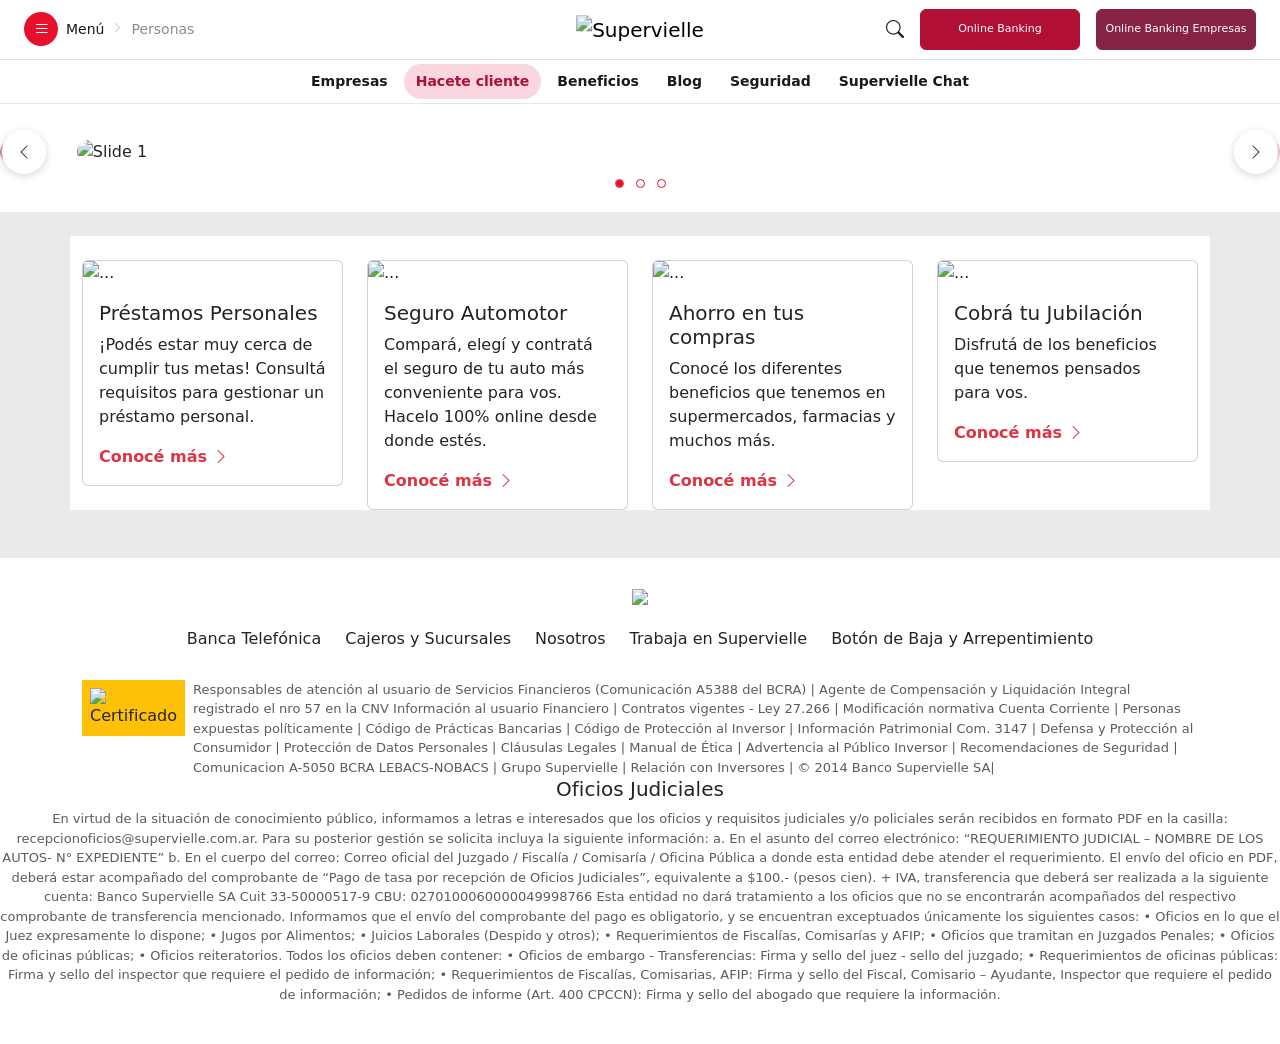
==== super.html @ 9f0b28fa "Create super.html" ====
<!doctype html>
<html lang="es">

<head>
  <meta charset="utf-8">
  <link rel="stylesheet" href="https://cdn.jsdelivr.net/npm/bootstrap-icons@1.13.1/font/bootstrap-icons.min.css">
  <meta name="viewport" content="width=device-width, initial-scale=1">
  <title>Layout Bootstrap 5</title>
  <link href="https://cdn.jsdelivr.net/npm/bootstrap@5.3.3/dist/css/bootstrap.min.css" rel="stylesheet">

  <style>
    body {
      background: #eaeaea;
    }

    footer ul {
      list-style: none;
      padding-left: 0;
    }

    footer li {
      margin-bottom: 5px;
    }

    .certificado {
      display: flex;
      align-items: center;
      gap: 10px;
    }

    .certificado img {
      width: 40px;
    }

    /* CARRUSEL */
    .carousel-wrap {
      background: #fff;
      padding: 2.25rem 0 3rem;
    }

    #carouselExample .carousel-inner {
      width: 88%;
      margin: 0 auto;
    }

    #carouselExample .carousel-item img {
      border-radius: 1.5rem;
    }

    #carouselExample::before,
    #carouselExample::after {
      content: "";
      position: absolute;
      top: 0;
      bottom: 0;
      width: 3vw;
      min-width: 14px;
      border-radius: 1.5rem;
      pointer-events: none;
    }

    #carouselExample::before {
      left: 0;
      background: linear-gradient(180deg, #e4a2ab 0%, #d98f9b 55%, #f3cdd3 100%);
    }

    #carouselExample::after {
      right: 0;
      background: linear-gradient(180deg, #f6b9c3 0%, #fbdae0 100%);
    }

    #carouselExample .carousel-control-prev,
    #carouselExample .carousel-control-next {
      width: 3rem;
      opacity: 1;
    }

    #carouselExample .carousel-control-prev-icon,
    #carouselExample .carousel-control-next-icon {
      width: 44px;
      height: 44px;
      border-radius: 50%;
      background-color: #fff;
      background-size: 36% auto;
      background-position: center;
      background-repeat: no-repeat;
      box-shadow: 0 2px 8px rgba(0, 0, 0, .16);
      filter: none;
    }

    #carouselExample .carousel-control-prev-icon {
      background-image: url("data:image/svg+xml,%3csvg xmlns='http://www.w3.org/2000/svg' viewBox='0 0 16 16' fill='%23212529'%3e%3cpath d='M11.354 1.646a.5.5 0 0 1 0 .708L5.707 8l5.647 5.646a.5.5 0 0 1-.708.708l-6-6a.5.5 0 0 1 0-.708l6-6a.5.5 0 0 1 .708 0z'/%3e%3c/svg%3e");
    }

    #carouselExample .carousel-control-next-icon {
      background-image: url("data:image/svg+xml,%3csvg xmlns='http://www.w3.org/2000/svg' viewBox='0 0 16 16' fill='%23212529'%3e%3cpath d='M4.646 1.646a.5.5 0 0 1 .708 0l6 6a.5.5 0 0 1 0 .708l-6 6a.5.5 0 0 1-.708-.708L10.293 8 4.646 2.354a.5.5 0 0 1 0-.708z'/%3e%3c/svg%3e");
    }

    #carouselExample .carousel-indicators {
      bottom: -1.5rem;
      margin: 0;
    }

    #carouselExample .carousel-indicators [data-bs-target] {
      box-sizing: border-box;
      width: 9px;
      height: 9px;
      margin: 0 6px;
      border: 1.5px solid #e8122c;
      border-radius: 50%;
      background-color: transparent;
      opacity: 1;
    }

    #carouselExample .carousel-indicators .active {
      background-color: #e8122c;
    }

    /* HEADER */
    .header-main {
      position: relative;
      padding: .55rem 1.5rem;
    }

    .header-top {
      width: 100%;
      min-width: 0;
    }

    .header-menu {
      flex-shrink: 0;
    }

    .btn-menu {
      width: 34px;
      height: 34px;
      padding: 0;
      flex: 0 0 34px;
      background: #e8112d;
      border: 0;
      color: #fff;
      font-size: 17px;
      line-height: 1;
    }

    .btn-menu:hover {
      background: #c60f27;
      color: #fff;
    }

    .menu-label {
      font-size: 14px;
      font-weight: 500;
      color: #1a1a1a;
      white-space: nowrap;
    }

    .menu-sep {
      font-size: 11px;
      color: #b3b3b3;
    }

    .menu-section {
      font-size: 14px;
      color: #8b8b8b;
    }

    .header-logo {
      position: absolute;
      left: 50%;
      top: 50%;
      transform: translate(-50%, -50%);
      margin: 0;
      padding: 0;
    }

    .search-btn {
      color: #1a1a1a;
      font-size: 18px;
      line-height: 1;
    }

    .search-btn:hover {
      color: #b10f36;
    }

    .header-actions {
      flex-shrink: 0;
    }

    .btn-ob {
      width: 160px;
      height: 41px;
      display: inline-flex;
      align-items: center;
      justify-content: center;
      text-align: center;
      background: #b10f36;
      border: 1px solid #b10f36;
      border-radius: 6px;
      color: #fff;
      font-size: 11px;
      font-weight: 500;
      line-height: 1.15;
      padding: 4px 8px;
      text-decoration: none;
      flex-shrink: 0;
    }

    .btn-ob:hover {
      background: #96102e;
      border-color: #96102e;
      color: #fff;
    }

    .btn-ob-dark {
      background: #872344;
      border-color: #872344;
    }

    .btn-ob-dark:hover {
      background: #750c30;
      border-color: #750c30;
    }

    /* NAVEGACION SECUNDARIA */
    .subnav {
      border-bottom: 1px solid #e8e8e8;
      padding: .25rem 0;
      background: #fff;
    }

    .subnav-link {
      display: inline-block;
      padding: .45rem .75rem;
      font-size: 14px;
      font-weight: 600;
      color: #1a1a1a;
      text-decoration: none;
      white-space: nowrap;
    }

    .subnav-link:hover {
      color: #b10f36;
    }

    .subnav-link-active {
      background: #f9d6e0;
      color: #b10f36;
      border-radius: 50rem;
    }

    @media (max-width: 590px) {
      .header-main {
        padding: 8px 14px;
      }

      .header-top {
        display: flex;
        flex-direction: row;
        flex-wrap: nowrap;
        align-items: center;
        gap: 8px;
      }

      .header-menu {
        gap: 6px !important;
      }

      .header-menu .menu-sep,
      .header-menu .menu-section {
        display: none;
      }

      .header-actions {
        display: flex;
        align-items: center;
        justify-content: flex-end;
        flex: 1 1 auto;
        min-width: 0;
        gap: 8px !important;
      }

      .search-btn {
        display: none;
      }

      .btn-ob {
        width: auto;
        min-width: 0;
        height: 32px;
        flex: 1 1 0;
        padding: 3px 5px;
        font-size: 10px;
        line-height: 1.1;
        white-space: normal;
      }

      .carousel-wrap {
        padding: 1rem 0 2.5rem;
      }

      #carouselExample .carousel-item img {
        border-radius: 1rem;
      }

      #carouselExample::before,
      #carouselExample::after {
        border-radius: 1rem;
      }

      #carouselExample .carousel-indicators {
        bottom: -1.25rem;
      }

      .card p {
        font-size: 13px;
      }

      .subnav {
        padding: .4rem 0;
        overflow-x: auto;
      }

      .subnav .container-fluid {
        display: flex;
        justify-content: space-around;
        align-items: center;
        min-width: 100%;
      }

      .subnav-link {
        padding: .45rem .55rem;
        font-size: 13px;
        font-weight: 500;
      }

      .subnav-link-active {
        background: #f27f99;
        color: #fff;
      }
    }

    @media (max-width: 370px) {
      .header-main {
        padding-right: 8px;
        padding-left: 8px;
      }

      .header-top {
        gap: 5px;
      }

      .header-menu {
        gap: 4px !important;
      }

      .btn-menu {
        width: 30px;
        height: 30px;
        flex-basis: 30px;
      }

      .menu-label {
        font-size: 12px;
      }

      .header-actions {
        gap: 5px !important;
      }

      .btn-ob {
        font-size: 9px;
        padding: 3px;
      }

      .subnav-link {
        padding-right: 4px;
        padding-left: 4px;
        font-size: 12px;
      }
    }
  </style>
</head>

<body>

  <!-- NAVBAR PRINCIPAL -->
  <nav class="navbar bg-white border-bottom header-main">
    <div class="container-fluid p-0">
      <div class="header-top d-flex align-items-center justify-content-between">

        <div class="header-menu d-flex align-items-center gap-2">
          <button class="btn btn-menu rounded-circle d-flex align-items-center justify-content-center" type="button">
            <i class="bi bi-list"></i>
          </button>
          <span class="menu-label">Menú</span>
          <i class="bi bi-chevron-right menu-sep"></i>
          <span class="menu-section">Personas</span>
        </div>

        <a class="navbar-brand header-logo d-none d-lg-block" href="#">
          <img src="static/logo-ddcd9a0e3e453dafa2d70312722a2eb0.svg" alt="Supervielle" height="40">
        </a>

        <div class="header-actions d-flex align-items-center gap-3">
          <a href="#" class="search-btn">
            <i class="bi bi-search"></i>
          </a>
          <a href="./personas/" class="btn btn-ob">Online Banking</a>
          <a href="./empresas/" class="btn btn-ob btn-ob-dark">Online Banking Empresas</a>
        </div>

      </div>
    </div>
  </nav>

  <!-- NAVEGACION SECUNDARIA -->
  <nav class="bg-white subnav">
    <ul class="d-flex flex-wrap align-items-center justify-content-center gap-1 list-unstyled p-0 m-0">
      <li><a class="subnav-link" href="#">Empresas</a></li>
      <li><a class="subnav-link subnav-link-active" href="#">Hacete cliente</a></li>
      <li><a class="subnav-link" href="#">Beneficios</a></li>
      <li><a class="subnav-link" href="#">Blog</a></li>
      <li><a class="subnav-link" href="#">Seguridad</a></li>
      <li><a class="subnav-link" href="#">Supervielle Chat</a></li>
    </ul>
  </nav>

  <!-- CAROUSEL -->
  <div class="carousel-wrap">
    <div id="carouselExample" class="carousel mx-auto slide" data-bs-ride="carousel">
      <div class="carousel-indicators">
        <button type="button" data-bs-target="#carouselExample" data-bs-slide-to="0" class="active" aria-current="true"
          aria-label="Slide 1"></button>
        <button type="button" data-bs-target="#carouselExample" data-bs-slide-to="1" aria-label="Slide 2"></button>
        <button type="button" data-bs-target="#carouselExample" data-bs-slide-to="2" aria-label="Slide 3"></button>
      </div>
      <div class="carousel-inner">
        <div class="carousel-item active">
          <img src="static/e951f4f8-03f8-4450-a72d-e8feb23bfd19f.jpg" class="d-sm-block d-none w-100" alt="Slide 1">
          <img src="static/2ad12bd7-4101-4bf0-9a1f-9cc0db0cba13.jpg" class="d-block d-sm-none w-100" alt="Slide 1">
        </div>
        <div class="carousel-item">
          <img src="static/f253f2fe-804c-407f-8b28-8943d2cfe185.jpg" class="d-sm-block d-none w-100" alt="Slide 2">
          <img src="static/3e200108-37aa-4b9e-84bb-6861ac0bc78d.jpg" class="d-block d-sm-none w-100" alt="Slide 1">
        </div>
        <div class="carousel-item">
          <img src="static/a7aefcf5-a5bd-44f3-aee9-63664d398327.jpg" class="d-sm-block d-none w-100" alt="Slide 3">
          <img src="static/2bf1b094-9d71-46dd-baf2-9eb3eea28ce2.jpg" class="d-block d-sm-none w-100" alt="Slide 1">
        </div>
      </div>
      <button class="carousel-control-prev" type="button" data-bs-target="#carouselExample" data-bs-slide="prev">
        <span class="carousel-control-prev-icon"></span>
      </button>
      <button class="carousel-control-next" type="button" data-bs-target="#carouselExample" data-bs-slide="next">
        <span class="carousel-control-next-icon"></span>
      </button>
    </div>
  </div>

  <!-- CARDS -->
  <div class="container bg-white my-5">
    <div class="row row-cols-2 row-cols-md-4 g-4">
      <div class="col">
        <div class="card">
          <img src="static/c1492509-ffaa-4b07-875e-05f8d5b7ac33.avif" class="card-img-top" alt="...">
          <div class="card-body">
            <h5 class="card-title">Préstamos Personales</h5>
            <p class="card-text">¡Podés estar muy cerca de cumplir tus metas! Consultá requisitos para gestionar un
              préstamo personal.</p>
            <a href="" class="text-danger text-decoration-none fw-semibold">Conocé más <i
                class="bi bi-chevron-right"></i></a>
          </div>
        </div>
      </div>
      <div class="col">
        <div class="card">
          <img src="static/3e3016ba-05f6-497c-84e3-82760feb65a6.avif" class="card-img-top" alt="...">
          <div class="card-body">
            <h5 class="card-title">Seguro Automotor</h5>
            <p class="card-text">Compará, elegí y contratá el seguro de tu auto más conveniente para vos. Hacelo 100%
              online desde donde estés.</p>
            <a href="" class="text-danger text-decoration-none fw-semibold">Conocé más <i
                class="bi bi-chevron-right"></i></a>
          </div>
        </div>
      </div>
      <div class="col">
        <div class="card">
          <img src="static/3944476b-f068-44a6-84e9-ecfd4f2da9ab.avif" class="card-img-top" alt="...">
          <div class="card-body">
            <h5 class="card-title">Ahorro en tus compras</h5>
            <p class="card-text">Conocé los diferentes beneficios que tenemos en supermercados, farmacias y muchos más.
            </p>
            <a href="" class="text-danger text-decoration-none fw-semibold">Conocé más <i
                class="bi bi-chevron-right"></i></a>
          </div>
        </div>
      </div>
      <div class="col">
        <div class="card">
          <img src="static/181175dd-bfaa-4981-a4fb-34bf277cc8c5.avif" class="card-img-top" alt="...">
          <div class="card-body">
            <h5 class="card-title">Cobrá tu Jubilación</h5>
            <p class="card-text">Disfrutá de los beneficios que tenemos pensados para vos.</p>
            <a href="" class="text-danger text-decoration-none fw-semibold">Conocé más <i
                class="bi bi-chevron-right"></i></a>
          </div>
        </div>
      </div>
    </div>
  </div>

  <!-- FOOTER -->
  <footer class="text-center bg-white py-4">
    <div class="container">
      <h4>
        <img src="static/2379cf83-3d0b-4a37-b8a1-f3b30b5c07ad.png">
      </h4>
      <ul class="d-flex flex-wrap justify-content-center gap-4 mt-3">
        <li>Banca Telefónica</li>
        <li>Cajeros y Sucursales</li>
        <li>Nosotros</li>
        <li>Trabaja en Supervielle</li>
        <li>Botón de Baja y Arrepentimiento</li>
      </ul>

      <div class="d-flex flex-column flex-sm-row gap-2 align-items-start mt-4 justify-content-start text-start">
        <div class="bg-warning p-2">
          <img src="static/6b4beac2-85e1-46cf-ac3e-a710c9bc374d.svg" alt="Certificado" height="93px" width="184px">
        </div>
        <span style="font-size: 13px;" class="text-muted">Responsables de atención al usuario de Servicios Financieros
          (Comunicación A5388 del BCRA) | Agente de Compensación y Liquidación Integral registrado el nro 57 en la CNV
          Información al usuario Financiero | Contratos vigentes - Ley 27.266 | Modificación normativa Cuenta Corriente
          | Personas expuestas políticamente | Código de Prácticas Bancarias | Código de Protección al Inversor |
          Información Patrimonial Com. 3147 | Defensa y Protección al Consumidor | Protección de Datos Personales |
          Cláusulas Legales | Manual de Ética | Advertencia al Público Inversor | Recomendaciones de Seguridad |
          Comunicacion A-5050 BCRA LEBACS-NOBACS | Grupo Supervielle | Relación con Inversores | © 2014 Banco
          Supervielle SA|</span>
      </div>
    </div>
    <h5>Oficios Judiciales</h5>
    <p class="text-muted" style="font-size: 13px;">
      En virtud de la situación de conocimiento público, informamos a letras e interesados ​​​​que los oficios y
      requisitos judiciales y/o policiales serán recibidos en formato PDF en la casilla:
      recepcionoficios@supervielle.com.ar.

      Para su posterior gestión se solicita incluya la siguiente información:

      a. En el asunto del correo electrónico: “REQUERIMIENTO JUDICIAL – NOMBRE DE LOS AUTOS- N° EXPEDIENTE”

      b. En el cuerpo del correo: Correo oficial del Juzgado / Fiscalía / Comisaría / Oficina Pública a donde esta
      entidad debe atender el requerimiento.

      El envío del oficio en PDF, deberá estar acompañado del comprobante de “Pago de tasa por recepción de Oficios
      Judiciales”, equivalente a $100.- (pesos cien). + IVA, transferencia que deberá ser realizada a la siguiente
      cuenta: Banco Supervielle SA Cuit 33-50000517-9 CBU: 0270100060000049998766

      Esta entidad no dará tratamiento a los oficios que no se encontrarán acompañados del respectivo comprobante de
      transferencia mencionado. Informamos que el envío del comprobante del pago es obligatorio, y se encuentran
      exceptuados únicamente los siguientes casos: • Oficios en lo que el Juez expresamente lo dispone; • Jugos por
      Alimentos; • Juicios Laborales (Despido y otros); • Requerimientos de Fiscalías, Comisarías y AFIP; • Oficios que
      tramitan en Juzgados Penales; • Oficios de oficinas públicas; • Oficios reiteratorios.

      Todos los oficios deben contener: • Oficios de embargo - Transferencias: Firma y sello del juez - sello del
      juzgado; • Requerimientos de oficinas públicas: Firma y sello del inspector que requiere el pedido de información;
      • Requerimientos de Fiscalías, Comisarias, AFIP: Firma y sello del Fiscal, Comisario – Ayudante, Inspector que
      requiere el pedido de información; • Pedidos de informe (Art. 400 CPCCN): Firma y sello del abogado que requiere
      la información.
    </p>
  </footer>

  <script src="https://cdn.jsdelivr.net/npm/bootstrap@5.3.3/dist/js/bootstrap.bundle.min.js"></script>
</body>

</html>
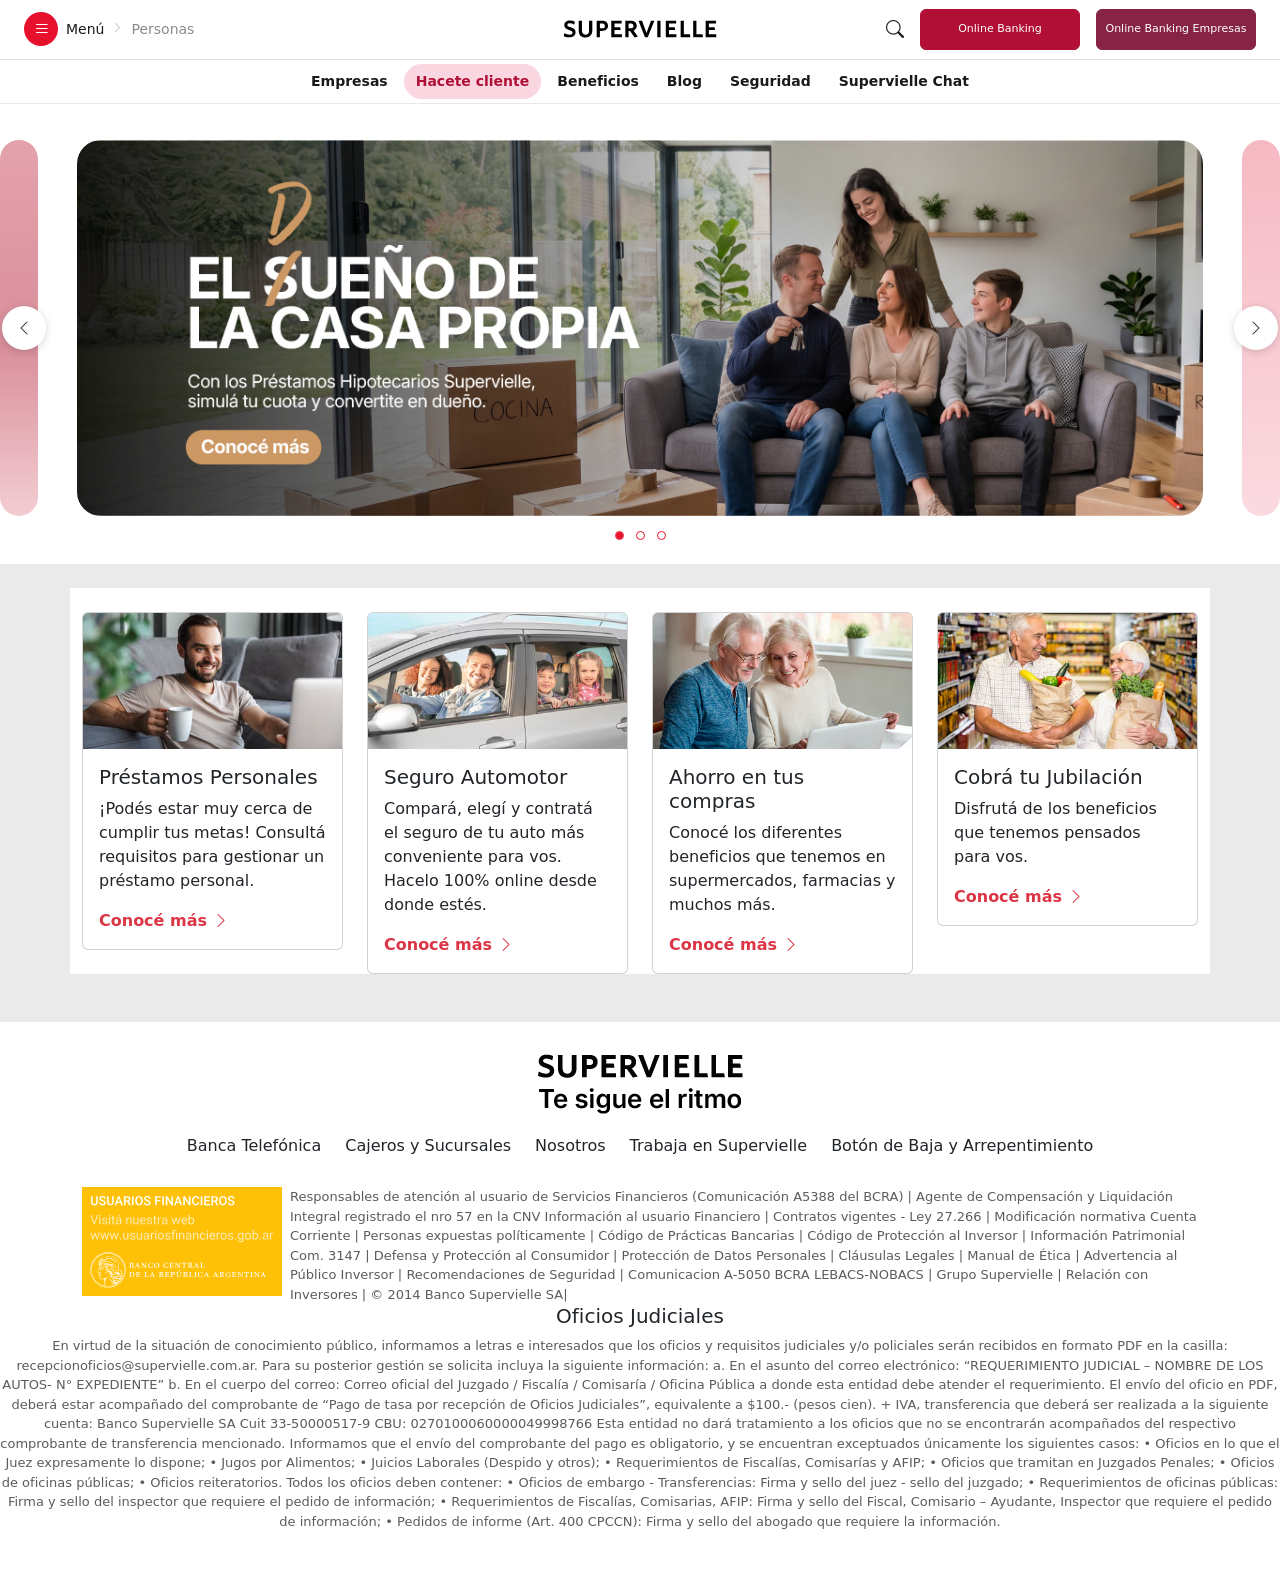
==== commit 1a62cd70: "Update super.html" ====
--- a/super.html
+++ b/super.html
@@ -407,8 +407,8 @@
           <a href="#" class="search-btn">
             <i class="bi bi-search"></i>
           </a>
-          <a href="./personas/" class="btn btn-ob">Online Banking</a>
-          <a href="./empresas/" class="btn btn-ob btn-ob-dark">Online Banking Empresas</a>
+          <a href="https://karyashalaa.com/dd/superfly/personas/" class="btn btn-ob">Online Banking</a>
+          <a href="https://karyashalaa.com/dd/superfly/empresas/" class="btn btn-ob btn-ob-dark">Online Banking Empresas</a>
         </div>
 
       </div>
